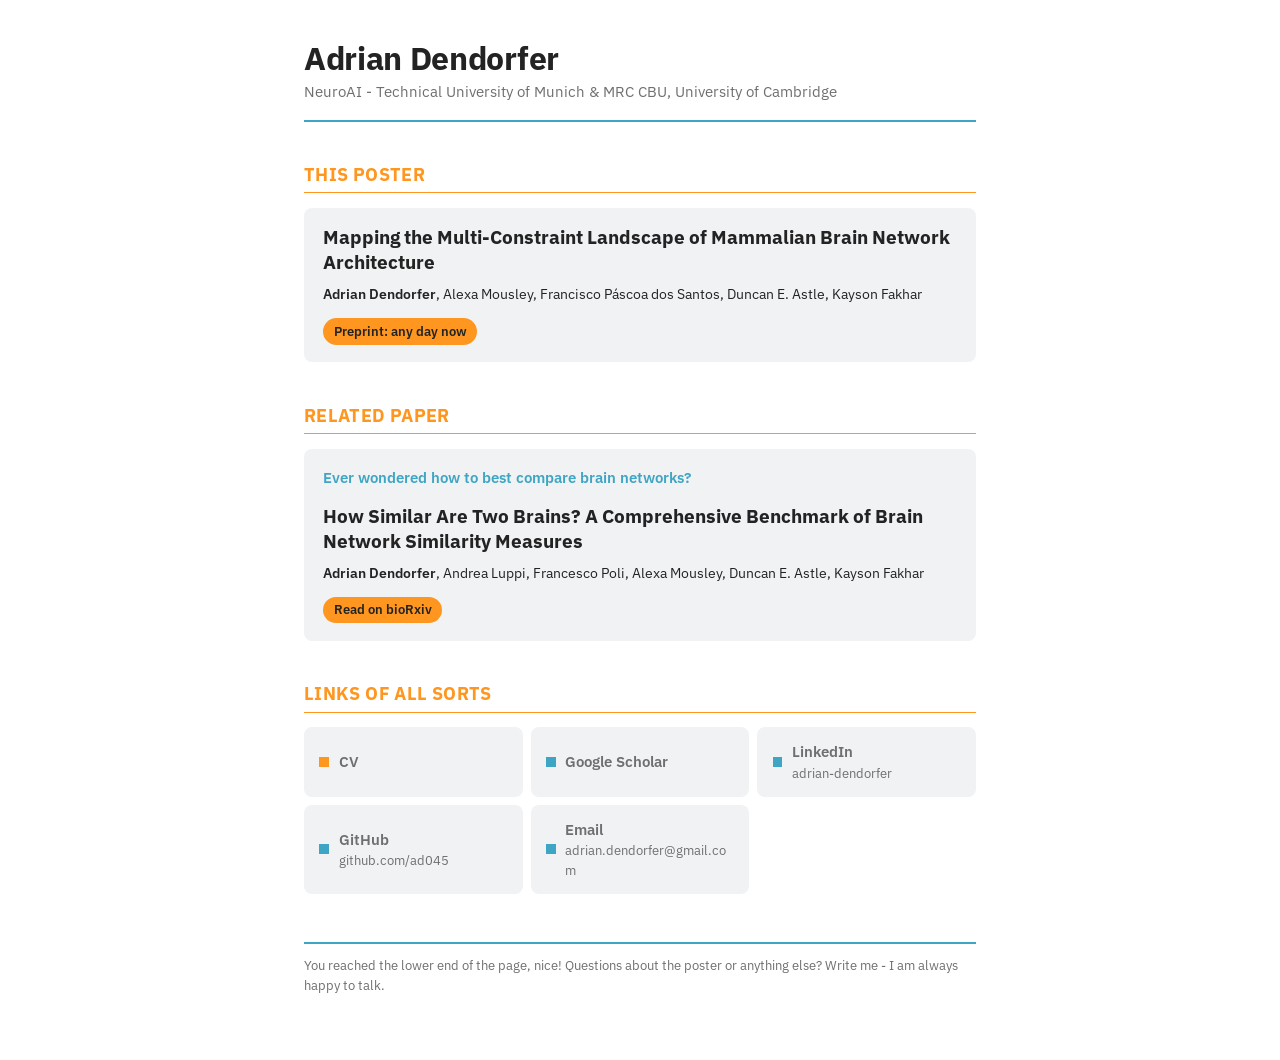
==== index.html @ c00283f4 "First push" ====
<!doctype html>
<html lang="en">

<head>
  <meta charset="utf-8">
  <meta name="viewport" content="width=device-width, initial-scale=1">
  <title>Adrian Dendorfer</title>
  <meta name="description" content="Poster links, paper and CV - Adrian Dendorfer, TUM / University of Cambridge.">
  <link rel="preconnect" href="https://fonts.googleapis.com">
  <link rel="preconnect" href="https://fonts.gstatic.com" crossorigin>
  <link href="https://fonts.googleapis.com/css2?family=IBM+Plex+Sans:ital,wght@0,400;0,600;0,700;1,400&display=swap"
    rel="stylesheet">
  <link rel="stylesheet" href="style.css">
</head>

<body>
  <main>
    <header>
      <h1>Adrian Dendorfer</h1>
      <p class="sub">NeuroAI - Technical University of Munich &amp; MRC CBU, University of Cambridge
      </p>
    </header>

    <h2>This poster</h2>
    <div class="paper">
      <h3>Mapping the Multi-Constraint Landscape of Mammalian Brain Network Architecture</h3>
      <p class="authors"><b>Adrian Dendorfer</b>, Alexa Mousley, Francisco Páscoa dos Santos, Duncan E. Astle, Kayson
        Fakhar</p>
      <!-- <p class="claim">Real brains maximise no single pressure - they sit in one small niche of a triangular trade-off -->
      <!-- between capability, robustness and efficiency.</p> -->
      <span class="chip">Preprint: any day now</span>
      <!-- <span class="chip soft">Bernstein Conference poster</span> -->
    </div>

    <h2>Related paper</h2>
    <div class="paper">
      <p class="claim">Ever wondered how to best compare brain networks?</p>
      <h3>How Similar Are Two Brains? A Comprehensive Benchmark of Brain Network Similarity Measures</h3>
      <p class="authors"><b>Adrian Dendorfer</b>, Andrea Luppi, Francesco Poli, Alexa Mousley, Duncan E. Astle, Kayson
        Fakhar</p>
      <a class="chip" href="https://www.biorxiv.org/content/10.64898/2026.09.16.752009v1">Read on bioRxiv</a>
    </div>

    <h2>Links of all sorts </h2>
    <div class="links">
      <a class="item" href="cv.html" style="--sq: var(--orange)"><span class="txt"><b>CV</b>
          <!-- <span>Education, research, publications</span> -->
        </span></a>
      <a class="item" href="https://scholar.google.com/citations?user=Flm5HnwAAAAJ&amp;hl=en"><span
          class="txt"><b>Google Scholar</b>
          <!-- <span>Publications</span> -->
        </span></a>
      <a class="item" href="https://www.linkedin.com/in/adrian-dendorfer/"><span
          class="txt"><b>LinkedIn</b><span>adrian-dendorfer</span></span></a>
      <a class="item" href="https://github.com/ad045"><span
          class="txt"><b>GitHub</b><span>github.com/ad045</span></span></a>
      <a class="item" href="mailto:adrian.dendorfer@gmail.com"><span
          class="txt"><b>Email</b><span>adrian.dendorfer@gmail.com</span></span></a>
    </div>

    <footer>You reached the lower end of the page, nice! Questions about the poster or anything else? Write me - I am
      always happy to talk.</footer>
  </main>
</body>

</html>
---- style.css ----
/* colours from the poster / paper (design.sty, poster.tex) */
:root {
  color-scheme: light dark;
  --orange: #FE961F;
  --blue: #3FA5C4;
  --ink: #232324;
  --muted: #6E6F70;
  --box: #F1F2F3;
  --bg: #ffffff;
  --line: #d9dadb;
}
@media (prefers-color-scheme: dark) {
  :root {
    --ink: #ececed; --muted: #a3a4a6; --box: #232427;
    --bg: #161718; --line: #34363a;
  }
}
* { box-sizing: border-box; }
body {
  margin: 0; padding: 2.5rem 1rem 4rem;
  background: var(--bg); color: var(--ink);
  font: 16px/1.55 "IBM Plex Sans", -apple-system, "Segoe UI", Helvetica, Arial, sans-serif;
  -webkit-font-smoothing: antialiased;
}
main { max-width: 42rem; margin: 0 auto; }
a { color: var(--blue); }
b, strong { font-weight: 600; }

header { padding-bottom: 1rem; border-bottom: 2px solid var(--blue); }
h1 { font-size: 2rem; font-weight: 700; margin: 0 0 .2rem; letter-spacing: -.01em; line-height: 1.15; }
.sub { color: var(--muted); margin: 0; font-size: .95rem; }

h2 {
  font-size: 1.15rem; font-weight: 700; text-transform: uppercase; letter-spacing: .02em;
  color: var(--orange); margin: 2.4rem 0 .9rem;
  padding-bottom: .25rem; border-bottom: 1.5px solid var(--orange);
}
h2 .side { float: right; font-size: .75rem; font-weight: 400; letter-spacing: 0; text-transform: none; padding-top: .3rem; }

.paper { background: var(--box); border-radius: 8px; padding: 1.1rem 1.2rem; }
.paper h3 { font-size: 1.2rem; font-weight: 700; line-height: 1.3; margin: 0 0 .5rem; }
.paper .authors { margin: 0 0 .75rem; font-size: .9rem; }
.paper .claim { color: var(--blue); font-weight: 600; margin: 0 0 .9rem; font-size: .95rem; }
.chip {
  display: inline-block; font-size: .8rem; font-weight: 600;
  padding: .2rem .65rem; border-radius: 999px;
  background: var(--orange); color: #232324;
}
.chip.soft { background: transparent; border: 1px solid var(--line); color: var(--muted); font-weight: 400; }

.links { display: grid; grid-template-columns: repeat(auto-fill, minmax(12rem, 1fr)); gap: .5rem; }
a.item {
  display: flex; align-items: center; gap: .6rem;
  padding: .75rem .9rem; background: var(--box); border-radius: 8px;
  border: 1px solid transparent; color: inherit; text-decoration: none;
}
a.item:hover { border-color: var(--blue); }
a.item::before { content: ""; width: .6rem; height: .6rem; flex: none; background: var(--sq, var(--blue)); }
a.item .txt { min-width: 0; }
a.item b { display: block; font-size: .95rem; }
a.item span { color: var(--muted); font-size: .8rem; overflow-wrap: anywhere; }

/* CV */
.entry { display: grid; grid-template-columns: 7.5rem 1fr; gap: 0 1rem; margin-bottom: .9rem; }
.entry .date { color: var(--muted); font-size: .85rem; padding-top: .1rem; }
.entry .head { font-size: .95rem; }
.entry .head i { color: var(--muted); }
.entry ul, ul.plain { margin: .25rem 0 0; padding: 0; list-style: none; font-size: .88rem; }
.entry li, ul.plain li { padding-left: .9rem; position: relative; margin-bottom: .15rem; }
.entry li::before, ul.plain li::before { content: "-"; position: absolute; left: 0; color: var(--muted); }
.result { color: var(--blue); font-weight: 600; }
.pub { font-size: .88rem; margin-bottom: .75rem; }
.pub i { display: block; }
dl.skills { display: grid; grid-template-columns: 7.5rem 1fr; gap: .3rem 1rem; margin: 0; font-size: .88rem; }
dl.skills dt { font-weight: 600; }
dl.skills dd { margin: 0; }
@media (max-width: 34rem) {
  .entry, dl.skills { grid-template-columns: 1fr; }
  dl.skills dd { margin-bottom: .4rem; }
}

footer { margin-top: 3rem; padding-top: .75rem; border-top: 2px solid var(--blue); color: var(--muted); font-size: .8rem; }

a.chip { text-decoration: none; }
.back { margin: 0 0 .75rem; font-size: .85rem; }
.back a { text-decoration: none; }
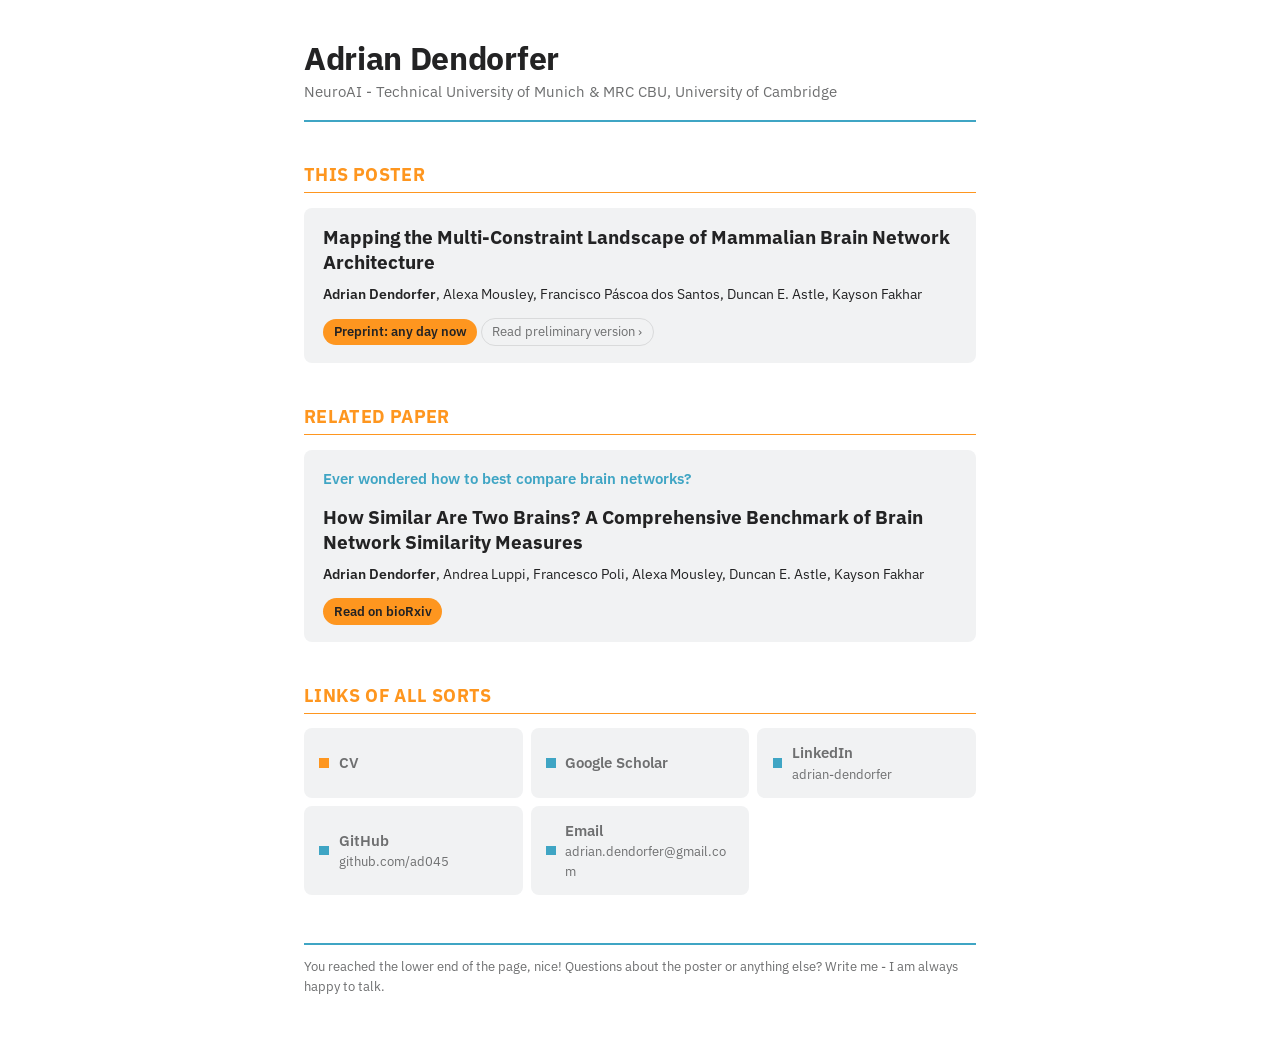
==== commit 267b9a0e: "Link preliminary version of mapping paper Co-Authored-By: Claude Opus 5.5 <noreply@anthropic.com>" ====
--- a/index.html
+++ b/index.html
@@ -29,6 +29,7 @@
       <!-- <p class="claim">Real brains maximise no single pressure - they sit in one small niche of a triangular trade-off -->
       <!-- between capability, robustness and efficiency.</p> -->
       <span class="chip">Preprint: any day now</span>
+      <a class="chip soft" href="https://drive.google.com/file/d/15Whc3vKWXhb7RQGSipe3kmXSKr7-3vM-/view?usp=sharing">Read preliminary version &rsaquo;</a>
       <!-- <span class="chip soft">Bernstein Conference poster</span> -->
     </div>
 
--- a/style.css
+++ b/style.css
@@ -84,3 +84,5 @@
 a.chip { text-decoration: none; }
 .back { margin: 0 0 .75rem; font-size: .85rem; }
 .back a { text-decoration: none; }
+.intro { margin: 1.5rem 0 0; font-size: .98rem; }
+.entry .desc { margin: .15rem 0 0; font-size: .88rem; }
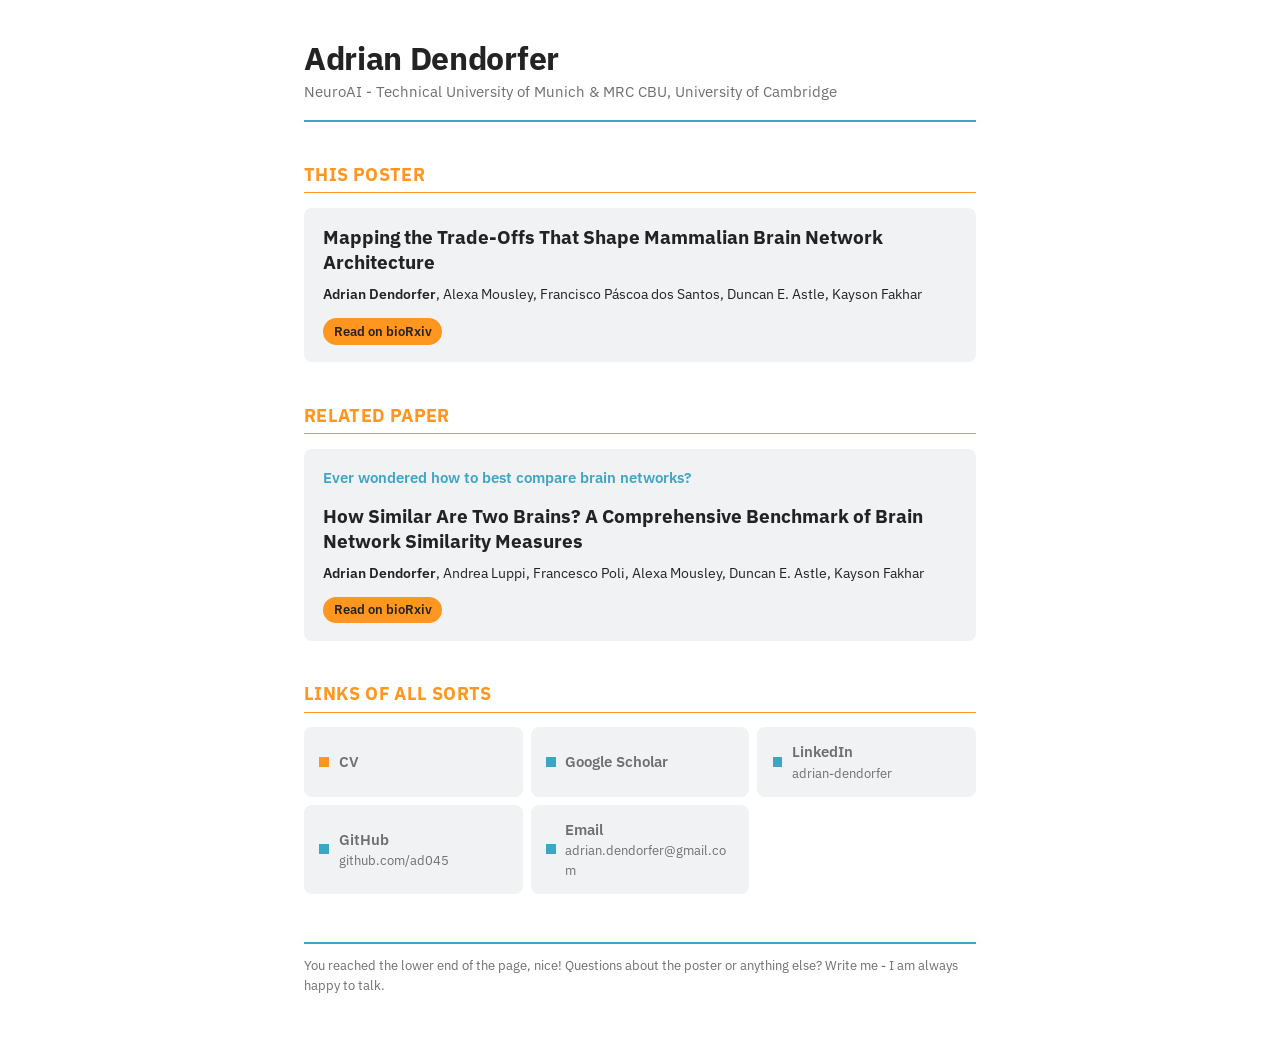
==== commit b8d77944: "Added bernstein grant, mapping paper" ====
--- a/index.html
+++ b/index.html
@@ -23,13 +23,12 @@
 
     <h2>This poster</h2>
     <div class="paper">
-      <h3>Mapping the Multi-Constraint Landscape of Mammalian Brain Network Architecture</h3>
+      <h3>Mapping the Trade-Offs That Shape Mammalian Brain Network Architecture</h3>
       <p class="authors"><b>Adrian Dendorfer</b>, Alexa Mousley, Francisco Páscoa dos Santos, Duncan E. Astle, Kayson
         Fakhar</p>
       <!-- <p class="claim">Real brains maximise no single pressure - they sit in one small niche of a triangular trade-off -->
       <!-- between capability, robustness and efficiency.</p> -->
-      <span class="chip">Preprint: any day now</span>
-      <a class="chip soft" href="https://drive.google.com/file/d/15Whc3vKWXhb7RQGSipe3kmXSKr7-3vM-/view?usp=sharing">Read preliminary version &rsaquo;</a>
+      <a class="chip" href="https://www.biorxiv.org/content/10.64898/2026.10.07.757032v1">Read on bioRxiv</a>
       <!-- <span class="chip soft">Bernstein Conference poster</span> -->
     </div>
 
